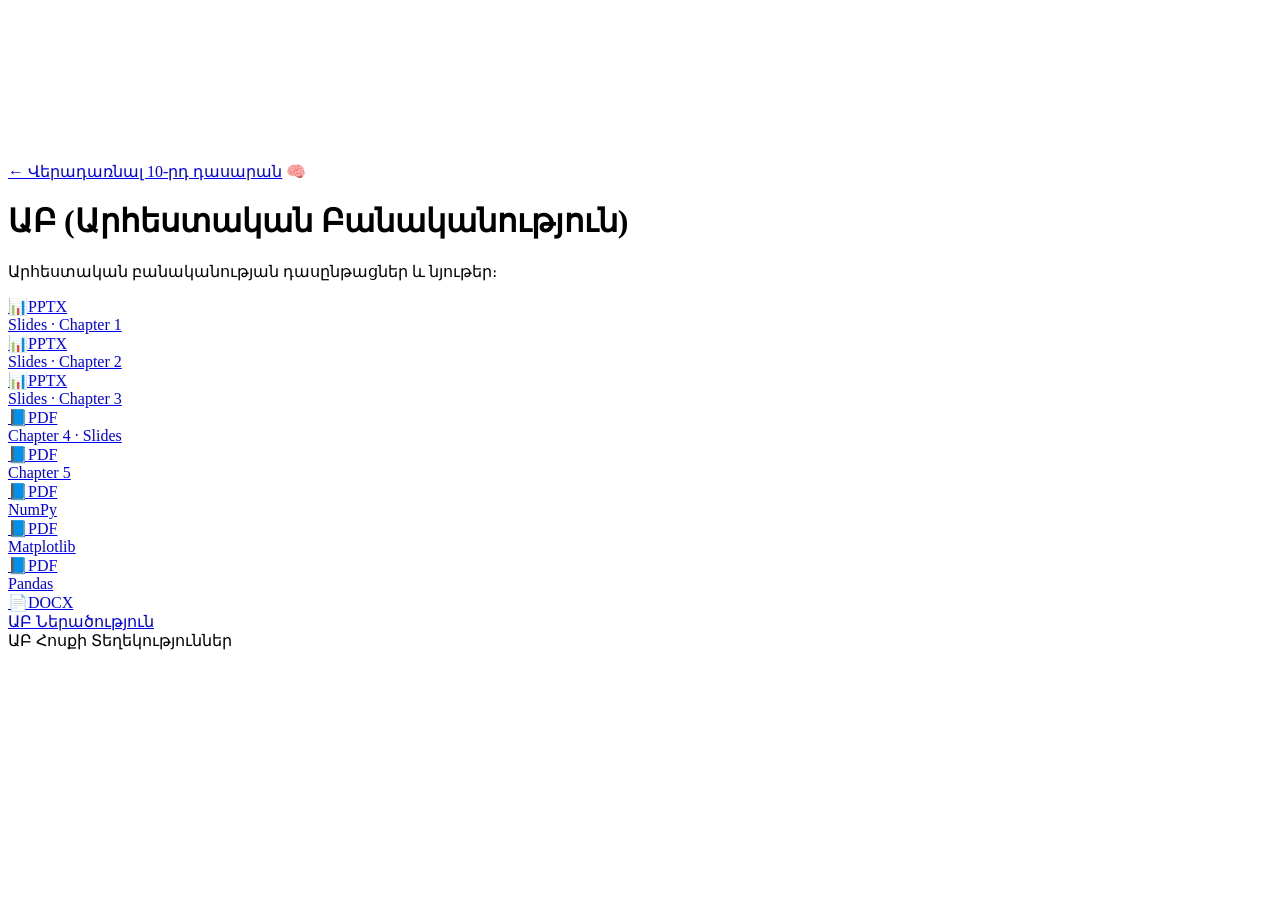
==== Class10-AB.html @ 1eca4a83 "Add files via upload" ====
<!DOCTYPE html>
<html lang="hy">
<head>
<meta charset="UTF-8">
<meta name="viewport" content="width=device-width, initial-scale=1.0">
<title>ԱԲ (Արհեստական Բանականություն) · 10-րդ դասարան · ԱԲ Հոսք</title>
<link rel="stylesheet" href="style.css">
</head>
<body>
<canvas id="stars-canvas"></canvas>
<div class="content">

  <div class="subject-hero">
    <a class="back-link" href="Class10.html">← Վերադառնալ 10-րդ դասարան</a>
    <span class="icon">🧠</span>
    <h1>ԱԲ (Արհեստական Բանականություն)</h1>
    <p>Արհեստական բանականության դասընթացներ և նյութեր։</p>
  </div>

  <div class="materials">
    <a class="material-card" style="--accent: var(--violet)" href="https://docs.google.com/presentation/d/1AGpa40ezwe4qYpcrUxfSlpOeq2iB2CGV/preview" target="_blank" rel="noopener">
      <div class="row"><span class="icon">📊</span><span class="badge">PPTX</span></div>
      <span class="t">Slides · Chapter 1</span>
    </a>
    <a class="material-card" style="--accent: var(--violet)" href="slides-chapter-2.pptx" onclick="openMaterial(this.getAttribute('href')); return false;">
      <div class="row"><span class="icon">📊</span><span class="badge">PPTX</span></div>
      <span class="t">Slides · Chapter 2</span>
    </a>
    <a class="material-card" style="--accent: var(--violet)" href="slides-chapter-3.pptx" onclick="openMaterial(this.getAttribute('href')); return false;">
      <div class="row"><span class="icon">📊</span><span class="badge">PPTX</span></div>
      <span class="t">Slides · Chapter 3</span>
    </a>
    <a class="material-card" style="--accent: var(--violet)" href="chapter-4-slides.pdf" onclick="openMaterial(this.getAttribute('href')); return false;">
      <div class="row"><span class="icon">📘</span><span class="badge">PDF</span></div>
      <span class="t">Chapter 4 · Slides</span>
    </a>
    <a class="material-card" style="--accent: var(--violet)" href="chapter-5.pdf" onclick="openMaterial(this.getAttribute('href')); return false;">
      <div class="row"><span class="icon">📘</span><span class="badge">PDF</span></div>
      <span class="t">Chapter 5</span>
    </a>
    <a class="material-card" style="--accent: var(--violet)" href="numpy.pdf" onclick="openMaterial(this.getAttribute('href')); return false;">
      <div class="row"><span class="icon">📘</span><span class="badge">PDF</span></div>
      <span class="t">NumPy</span>
    </a>
    <a class="material-card" style="--accent: var(--violet)" href="matplotlib.pdf" onclick="openMaterial(this.getAttribute('href')); return false;">
      <div class="row"><span class="icon">📘</span><span class="badge">PDF</span></div>
      <span class="t">Matplotlib</span>
    </a>
    <a class="material-card" style="--accent: var(--violet)" href="pandas.pdf" onclick="openMaterial(this.getAttribute('href')); return false;">
      <div class="row"><span class="icon">📘</span><span class="badge">PDF</span></div>
      <span class="t">Pandas</span>
    </a>
    <a class="material-card" style="--accent: var(--violet)" href="ab-neracutyun.docx" onclick="openMaterial(this.getAttribute('href')); return false;">
      <div class="row"><span class="icon">📄</span><span class="badge">DOCX</span></div>
      <span class="t">ԱԲ Ներածություն</span>
    </a>

  </div>

</div>
<footer class="site">ԱԲ Հոսքի Տեղեկություններ</footer>
<script src="stars.js"></script>
<script src="file-viewer.js"></script>
</body>
</html>
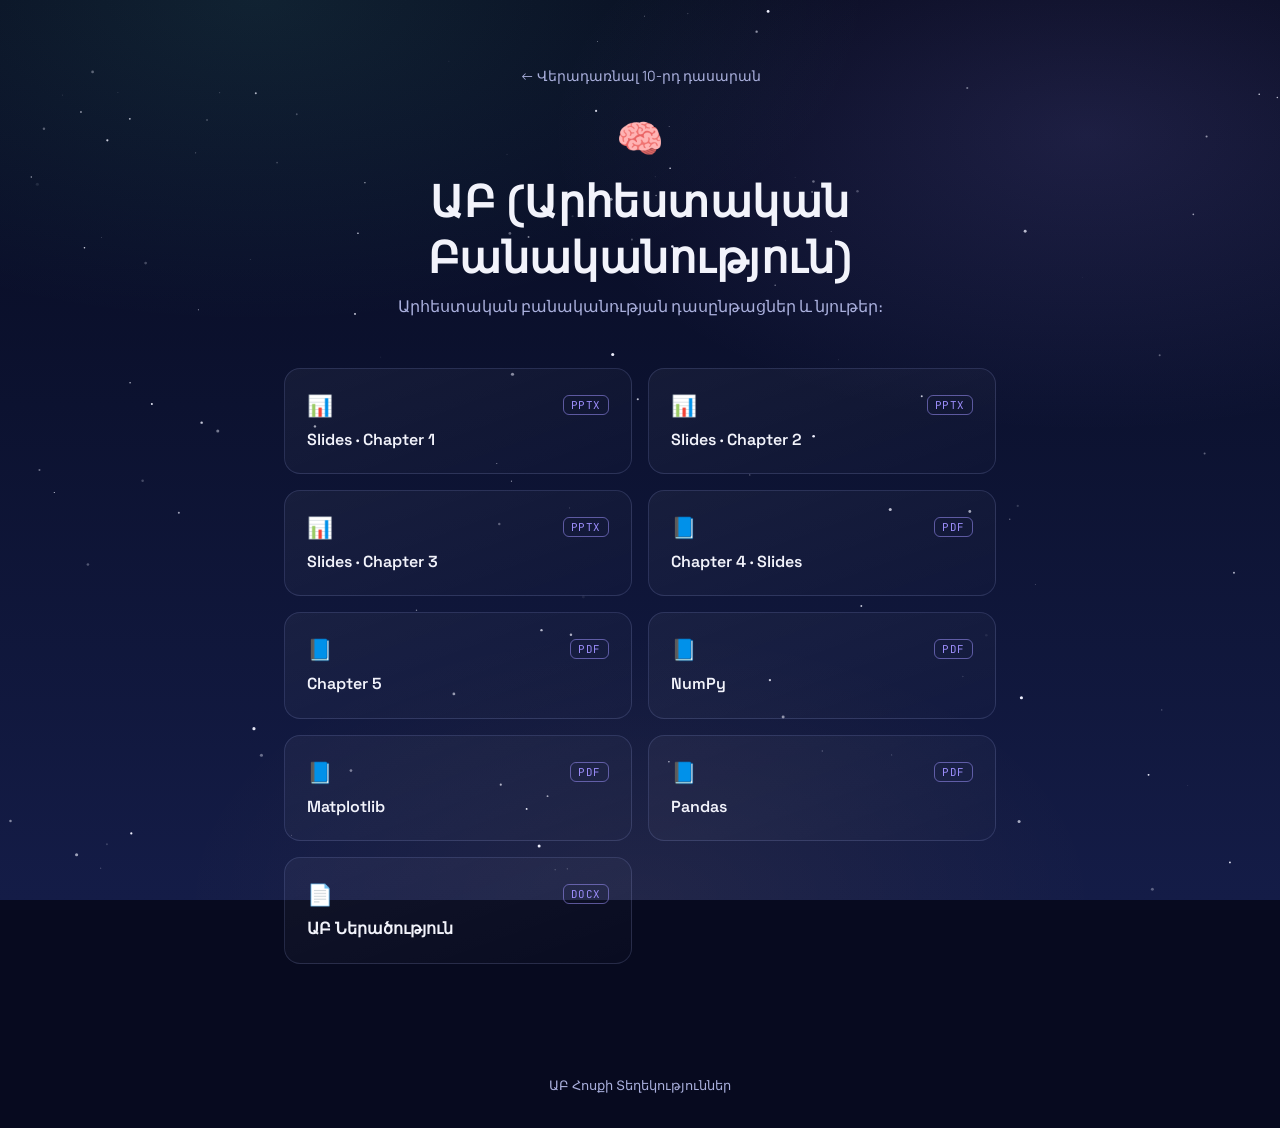
==== commit ceabb61f: "Add files via upload" ====
--- a/Class10-AB.html
+++ b/Class10-AB.html
@@ -3,6 +3,15 @@
 <head>
 <meta charset="UTF-8">
 <meta name="viewport" content="width=device-width, initial-scale=1.0">
+<link rel="manifest" href="manifest.json">
+<meta name="theme-color" content="#070a1f">
+<link rel="icon" href="favicon.ico" sizes="any">
+<link rel="icon" type="image/png" sizes="32x32" href="icon-32.png">
+<link rel="icon" type="image/png" sizes="192x192" href="icon-192.png">
+<link rel="apple-touch-icon" href="icon-180.png">
+<meta name="apple-mobile-web-app-capable" content="yes">
+<meta name="apple-mobile-web-app-status-bar-style" content="black-translucent">
+<meta name="apple-mobile-web-app-title" content="ԱԲ Հոսք">
 <title>ԱԲ (Արհեստական Բանականություն) · 10-րդ դասարան · ԱԲ Հոսք</title>
 <link rel="stylesheet" href="style.css">
 </head>
@@ -18,7 +27,7 @@
   </div>
 
   <div class="materials">
-    <a class="material-card" style="--accent: var(--violet)" href="https://docs.google.com/presentation/d/1AGpa40ezwe4qYpcrUxfSlpOeq2iB2CGV/preview" target="_blank" rel="noopener">
+    <a class="material-card" style="--accent: var(--violet)" href="Slides-Chapter1.pptx" onclick="openMaterial(this.getAttribute('href')); return false;">
       <div class="row"><span class="icon">📊</span><span class="badge">PPTX</span></div>
       <span class="t">Slides · Chapter 1</span>
     </a>
@@ -61,5 +70,12 @@
 <footer class="site">ԱԲ Հոսքի Տեղեկություններ</footer>
 <script src="stars.js"></script>
 <script src="file-viewer.js"></script>
+<script>
+if ('serviceWorker' in navigator) {
+  window.addEventListener('load', () => {
+    navigator.serviceWorker.register('sw.js').catch(() => {});
+  });
+}
+</script>
 </body>
 </html>
--- a/style.css
+++ b/style.css
@@ -0,0 +1,408 @@
+@import url('https://fonts.googleapis.com/css2?family=Space+Grotesk:wght@400;500;600;700&family=Manrope:wght@400;500;600;700&family=JetBrains+Mono:wght@400;500;600&display=swap');
+
+:root{
+  --bg-0:#070a1f;
+  --bg-1:#0c1230;
+  --bg-2:#141c47;
+  --teal:#63f5d6;
+  --gold:#ffc861;
+  --violet:#9b8dfa;
+  --text-0:#f2f3fb;
+  --text-1:#aab0dd;
+  --line: rgba(154,164,232,0.18);
+}
+
+*{box-sizing:border-box;}
+
+html,body{
+  margin:0;
+  padding:0;
+  min-height:100%;
+  background:var(--bg-0);
+  color:var(--text-0);
+  font-family:'Manrope', sans-serif;
+  overflow-x:hidden;
+}
+
+body{
+  display:flex;
+  flex-direction:column;
+  min-height:100vh;
+  position:relative;
+}
+
+/* ---------- starfield ---------- */
+#stars-canvas{
+  position:fixed;
+  inset:0;
+  width:100%;
+  height:100%;
+  z-index:0;
+  background:
+    radial-gradient(ellipse 80% 60% at 20% 0%, rgba(99,245,214,0.10), transparent 60%),
+    radial-gradient(ellipse 70% 55% at 85% 15%, rgba(155,141,250,0.14), transparent 60%),
+    radial-gradient(ellipse 60% 50% at 50% 100%, rgba(255,200,97,0.06), transparent 60%),
+    linear-gradient(180deg, var(--bg-0) 0%, var(--bg-1) 45%, var(--bg-2) 100%);
+}
+
+/* ---------- nature background (dusk forest) ---------- */
+#stars-canvas.nature-bg{
+  background:
+    radial-gradient(ellipse 70% 45% at 25% 5%, rgba(255,200,97,0.10), transparent 60%),
+    radial-gradient(ellipse 60% 45% at 90% 10%, rgba(99,245,214,0.10), transparent 60%),
+    linear-gradient(180deg, #071810 0%, #0a2417 45%, #123422 100%);
+}
+
+.content{
+  position:relative;
+  z-index:1;
+  flex:1;
+  display:flex;
+  flex-direction:column;
+  align-items:center;
+  width:100%;
+}
+
+/* ---------- typography ---------- */
+h1,h2,h3,.display{
+  font-family:'Space Grotesk', sans-serif;
+  letter-spacing:0.01em;
+}
+
+.eyebrow{
+  font-family:'Space Grotesk', sans-serif;
+  font-size:0.78rem;
+  letter-spacing:0.28em;
+  text-transform:uppercase;
+  color:var(--teal);
+  opacity:0.85;
+}
+
+a{color:inherit;}
+
+/* ---------- nav / header ---------- */
+header.site{
+  width:100%;
+  max-width:920px;
+  margin:0 auto;
+  padding:56px 24px 8px;
+  text-align:center;
+}
+
+header.site h1{
+  font-size:clamp(2rem, 5vw, 3.1rem);
+  margin:14px 0 10px;
+  background:linear-gradient(120deg, var(--text-0) 30%, var(--teal) 70%);
+  -webkit-background-clip:text;
+  background-clip:text;
+  color:transparent;
+}
+
+header.site p.sub{
+  color:var(--text-1);
+  font-size:1.02rem;
+  max-width:560px;
+  margin:0 auto;
+  line-height:1.6;
+}
+
+/* ---------- orbit buttons (class picker) ---------- */
+.orbits{
+  width:100%;
+  max-width:640px;
+  margin:48px auto 8px;
+  padding:0 24px;
+  display:flex;
+  flex-direction:column;
+  gap:16px;
+}
+
+.orbit-btn{
+  --accent: var(--teal);
+  position:relative;
+  display:flex;
+  align-items:center;
+  gap:18px;
+  width:100%;
+  padding:20px 26px;
+  border-radius:16px;
+  background:linear-gradient(135deg, rgba(255,255,255,0.045), rgba(255,255,255,0.01));
+  border:1px solid var(--line);
+  text-decoration:none;
+  color:var(--text-0);
+  cursor:pointer;
+  transition:transform .25s ease, border-color .25s ease, box-shadow .25s ease, background .25s ease;
+  overflow:hidden;
+}
+
+.orbit-btn::before{
+  content:"";
+  position:absolute;
+  inset:0;
+  background:radial-gradient(120px 80px at 0% 50%, color-mix(in srgb, var(--accent) 22%, transparent), transparent 70%);
+  opacity:0;
+  transition:opacity .3s ease;
+}
+
+.orbit-btn:hover{
+  transform:translateX(6px);
+  border-color:color-mix(in srgb, var(--accent) 55%, var(--line));
+  box-shadow:0 8px 30px -12px color-mix(in srgb, var(--accent) 55%, transparent);
+}
+.orbit-btn:hover::before{opacity:1;}
+
+.orbit-ring{
+  flex:0 0 auto;
+  width:52px;
+  height:52px;
+  border-radius:50%;
+  border:2px solid var(--accent);
+  display:flex;
+  align-items:center;
+  justify-content:center;
+  font-family:'Space Grotesk', sans-serif;
+  font-weight:600;
+  font-size:1.05rem;
+  color:var(--accent);
+  background:color-mix(in srgb, var(--accent) 10%, transparent);
+  position:relative;
+  z-index:1;
+}
+
+.orbit-label{
+  position:relative;
+  z-index:1;
+  display:flex;
+  flex-direction:column;
+  gap:2px;
+  text-align:left;
+}
+
+.orbit-label .t{
+  font-family:'Space Grotesk', sans-serif;
+  font-weight:600;
+  font-size:1.08rem;
+}
+.orbit-label .d{
+  font-size:0.86rem;
+  color:var(--text-1);
+}
+
+.orbit-arrow{
+  margin-inline-start:auto;
+  position:relative;
+  z-index:1;
+  color:var(--accent);
+  font-size:1.2rem;
+  transition:transform .25s ease;
+}
+.orbit-btn:hover .orbit-arrow{transform:translateX(4px);}
+
+/* ---------- divider ---------- */
+.section-divider{
+  width:100%;
+  max-width:640px;
+  margin:52px auto 0;
+  padding:0 24px;
+  display:flex;
+  align-items:center;
+  gap:14px;
+  color:var(--text-1);
+}
+.section-divider .line{flex:1;height:1px;background:var(--line);}
+.section-divider span{
+  font-family:'Space Grotesk', sans-serif;
+  font-size:0.78rem;
+  letter-spacing:0.2em;
+  text-transform:uppercase;
+}
+
+/* ---------- resource buttons ---------- */
+.resources{
+  width:100%;
+  max-width:640px;
+  margin:40px auto 0;
+  padding:0 24px 80px;
+  display:grid;
+  grid-template-columns:1fr 1fr;
+  gap:16px;
+}
+@media (max-width:560px){
+  .resources{grid-template-columns:1fr;}
+}
+
+.res-btn{
+  --accent: var(--gold);
+  display:flex;
+  flex-direction:column;
+  gap:8px;
+  padding:22px;
+  border-radius:16px;
+  text-decoration:none;
+  color:var(--text-0);
+  border:1px solid var(--line);
+  background:linear-gradient(160deg, rgba(255,255,255,0.045), rgba(255,255,255,0.01));
+  transition:transform .25s ease, border-color .25s ease, box-shadow .25s ease;
+}
+.res-btn:hover{
+  transform:translateY(-3px);
+  border-color:color-mix(in srgb, var(--accent) 55%, var(--line));
+  box-shadow:0 10px 30px -14px color-mix(in srgb, var(--accent) 55%, transparent);
+}
+.res-btn .icon{
+  font-size:1.4rem;
+  color:var(--accent);
+}
+.res-btn .t{
+  font-family:'Space Grotesk', sans-serif;
+  font-weight:600;
+  font-size:1.02rem;
+}
+.res-btn .d{
+  font-size:0.84rem;
+  color:var(--text-1);
+}
+
+/* ---------- footer ---------- */
+footer.site{
+  text-align:center;
+  padding:22px 24px 34px;
+  color:var(--text-1);
+  font-size:0.8rem;
+  position:relative;
+  z-index:1;
+}
+
+/* ---------- class page ---------- */
+.class-hero{
+  width:100%;
+  max-width:760px;
+  margin:0 auto;
+  padding:64px 24px 40px;
+  text-align:center;
+}
+.back-link{
+  display:inline-flex;
+  align-items:center;
+  gap:8px;
+  color:var(--text-1);
+  text-decoration:none;
+  font-size:0.88rem;
+  margin-bottom:26px;
+  transition:color .2s ease;
+}
+.back-link:hover{color:var(--teal);}
+
+.class-body{
+  width:100%;
+  max-width:760px;
+  margin:0 auto;
+  padding:0 24px 80px;
+}
+.class-card{
+  border:1px solid var(--line);
+  border-radius:18px;
+  padding:34px;
+  background:linear-gradient(160deg, rgba(255,255,255,0.04), rgba(255,255,255,0.01));
+  color:var(--text-1);
+  line-height:1.75;
+}
+
+/* ---------- subject hero (Հանրահաշիվ / Python / ԱԲ pages) ---------- */
+.subject-hero{
+  width:100%;
+  max-width:760px;
+  margin:0 auto;
+  padding:64px 24px 12px;
+  text-align:center;
+}
+.subject-hero .icon{
+  font-size:2.4rem;
+  margin-bottom:6px;
+  display:block;
+}
+.subject-hero h1{
+  font-size:clamp(1.9rem, 4.5vw, 2.7rem);
+  margin:10px 0 8px;
+}
+.subject-hero p{
+  color:var(--text-1);
+  max-width:520px;
+  margin:0 auto;
+  line-height:1.6;
+}
+
+/* ---------- materials grid ---------- */
+.materials{
+  width:100%;
+  max-width:760px;
+  margin:36px auto 0;
+  padding:0 24px 90px;
+  display:grid;
+  grid-template-columns:1fr 1fr;
+  gap:16px;
+}
+@media (max-width:600px){
+  .materials{grid-template-columns:1fr;}
+}
+
+.material-card{
+  --accent: var(--teal);
+  display:flex;
+  flex-direction:column;
+  gap:10px;
+  padding:22px;
+  border-radius:16px;
+  text-decoration:none;
+  color:var(--text-0);
+  border:1px solid var(--line);
+  background:linear-gradient(160deg, rgba(255,255,255,0.045), rgba(255,255,255,0.01));
+  transition:transform .25s ease, border-color .25s ease, box-shadow .25s ease;
+}
+.material-card:hover{
+  transform:translateY(-3px);
+  border-color:color-mix(in srgb, var(--accent) 55%, var(--line));
+  box-shadow:0 10px 30px -14px color-mix(in srgb, var(--accent) 55%, transparent);
+}
+.material-card .row{
+  display:flex;
+  align-items:center;
+  gap:10px;
+}
+.material-card .icon{
+  font-size:1.3rem;
+  color:var(--accent);
+}
+.material-card .badge{
+  margin-inline-start:auto;
+  font-family:'JetBrains Mono', monospace;
+  font-size:0.68rem;
+  letter-spacing:0.05em;
+  text-transform:uppercase;
+  color:var(--accent);
+  border:1px solid color-mix(in srgb, var(--accent) 45%, var(--line));
+  border-radius:6px;
+  padding:2px 7px;
+}
+.material-card .t{
+  font-family:'Space Grotesk', sans-serif;
+  font-weight:600;
+  font-size:1rem;
+  line-height:1.4;
+}
+
+.empty-note{
+  grid-column:1 / -1;
+  border:1px dashed var(--line);
+  border-radius:16px;
+  padding:30px 26px;
+  color:var(--text-1);
+  text-align:center;
+  line-height:1.7;
+  font-size:0.94rem;
+}
+.empty-note b{color:var(--text-0);}
+
+@media (prefers-reduced-motion: reduce){
+  *{animation:none !important; transition:none !important;}
+}
